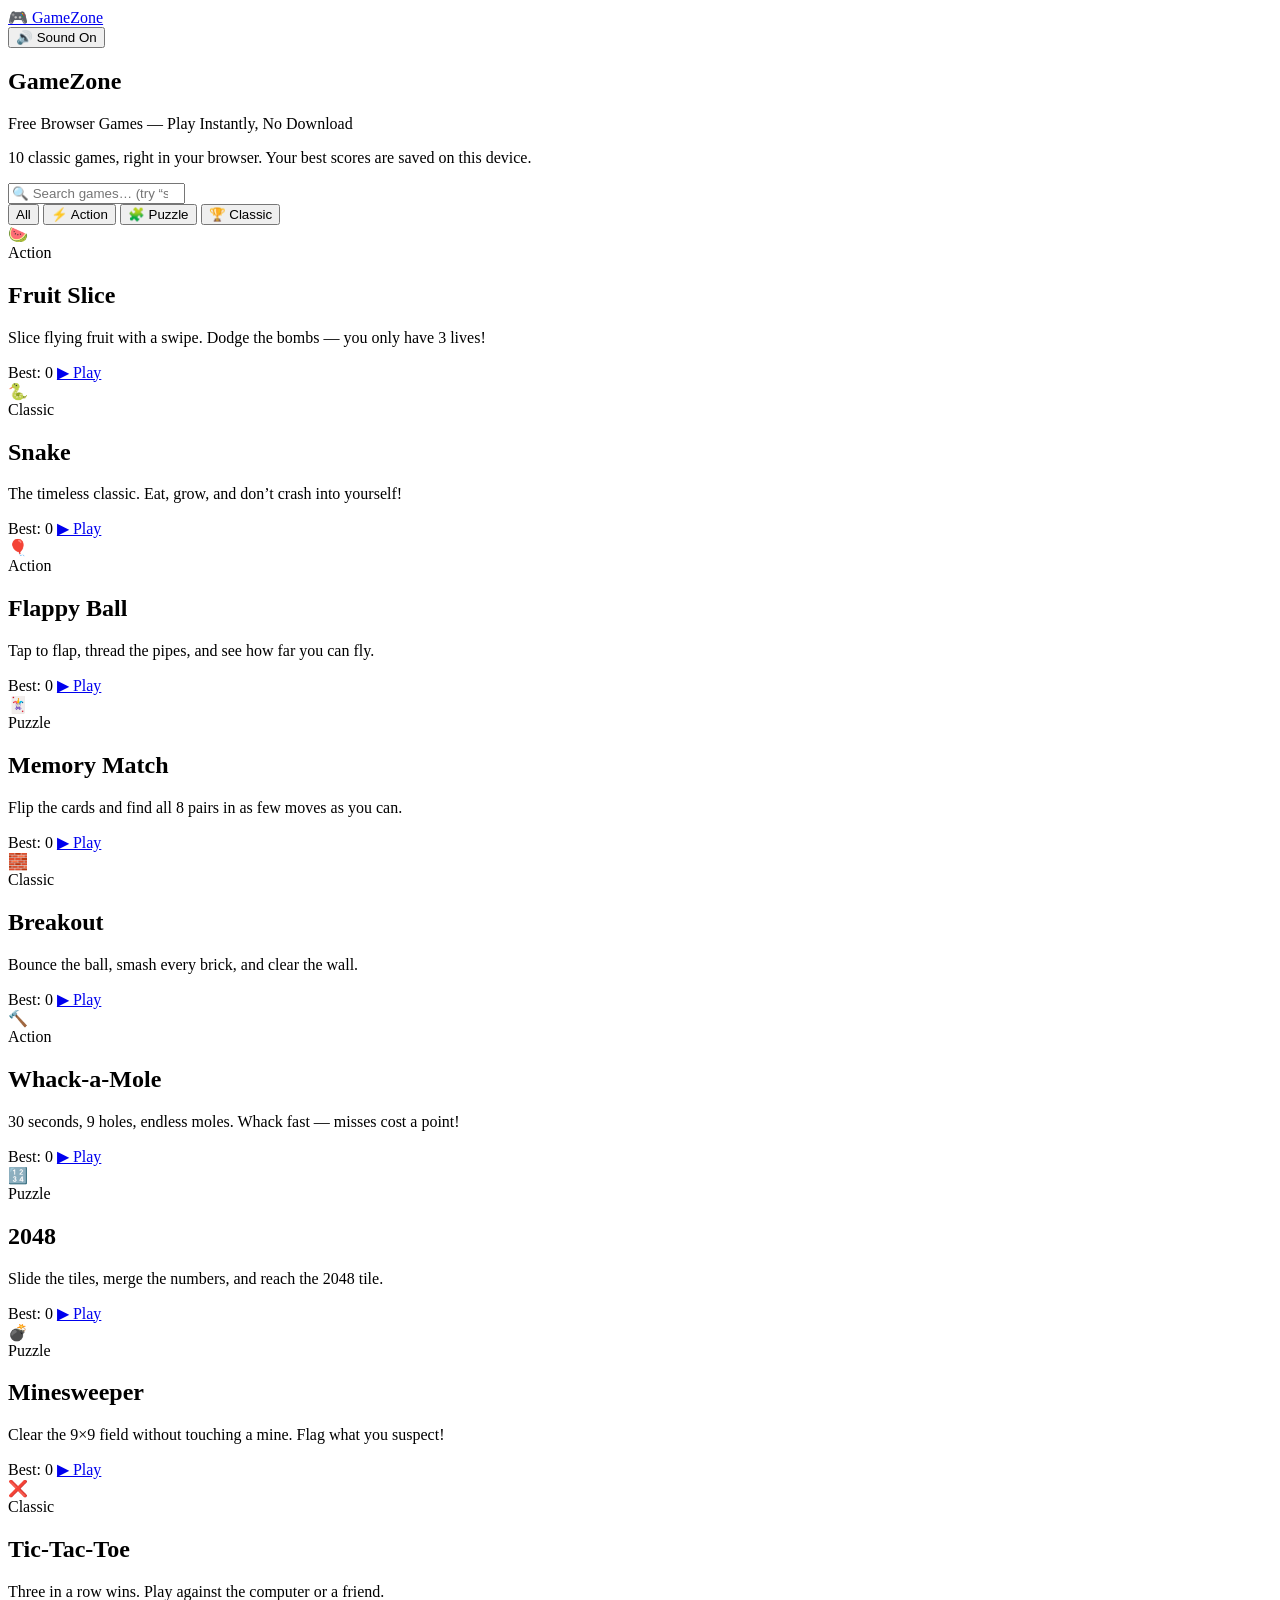
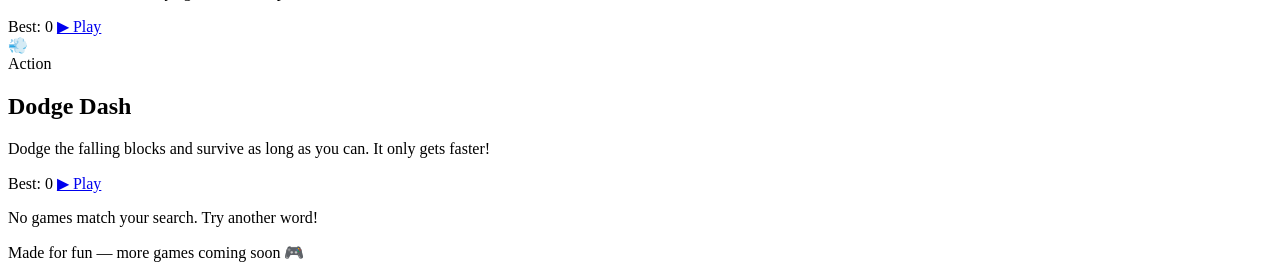
==== index.html @ b050b2da "Add GameZone hub" ====
<!DOCTYPE html>
<html lang="en">
<head>
<meta charset="UTF-8">
<meta name="viewport" content="width=device-width, initial-scale=1.0">
<title>GameZone — Free Browser Games, Play Instantly</title>
<meta name="description" content="GameZone: 10 free browser games you can play instantly — Fruit Slice, Snake, Flappy Ball, Memory Match, Breakout, Whack-a-Mole, 2048, Minesweeper, Tic-Tac-Toe and Dodge Dash. No download, no sign-up.">
<link rel="stylesheet" href="assets/style.css">
</head>
<body>

<header class="site-header">
  <a class="logo" href="index.html">🎮 Game<span>Zone</span></a>
  <div class="header-actions">
    <button class="sound-btn" type="button">🔊 Sound On</button>
  </div>
</header>

<section class="hero">
  <h1>GameZone</h1>
  <p>Free Browser Games — Play Instantly, No Download</p>
  <p class="sub">10 classic games, right in your browser. Your best scores are saved on this device.</p>
</section>

<!-- AdSense ready: ad slot goes here later (no ad code yet) -->

<div class="controls">
  <input id="search" class="search-box" type="search" placeholder="🔍 Search games… (try “snake” or “puzzle”)" aria-label="Search games">
  <div class="chips">
    <button class="chip active" type="button" data-cat="all">All</button>
    <button class="chip" type="button" data-cat="action">⚡ Action</button>
    <button class="chip" type="button" data-cat="puzzle">🧩 Puzzle</button>
    <button class="chip" type="button" data-cat="classic">🏆 Classic</button>
  </div>
</div>

<main class="grid" id="game-grid">

  <article class="card" data-name="Fruit Slice" data-desc="slice flying fruit, avoid bombs" data-cat="action">
    <div class="icon">🍉</div>
    <span class="tag">Action</span>
    <h2>Fruit Slice</h2>
    <p>Slice flying fruit with a swipe. Dodge the bombs — you only have 3 lives!</p>
    <span class="best" data-best="fruit-slice">Best: 0</span>
    <a class="play-btn" href="games/fruit-slice.html">▶ Play</a>
  </article>

  <article class="card" data-name="Snake" data-desc="classic snake eat food grow longer" data-cat="classic">
    <div class="icon">🐍</div>
    <span class="tag">Classic</span>
    <h2>Snake</h2>
    <p>The timeless classic. Eat, grow, and don’t crash into yourself!</p>
    <span class="best" data-best="snake">Best: 0</span>
    <a class="play-btn" href="games/snake.html">▶ Play</a>
  </article>

  <article class="card" data-name="Flappy Ball" data-desc="flap through pipes timing game" data-cat="action">
    <div class="icon">🎈</div>
    <span class="tag">Action</span>
    <h2>Flappy Ball</h2>
    <p>Tap to flap, thread the pipes, and see how far you can fly.</p>
    <span class="best" data-best="flappy">Best: 0</span>
    <a class="play-btn" href="games/flappy.html">▶ Play</a>
  </article>

  <article class="card" data-name="Memory Match" data-desc="flip cards find matching pairs" data-cat="puzzle">
    <div class="icon">🃏</div>
    <span class="tag">Puzzle</span>
    <h2>Memory Match</h2>
    <p>Flip the cards and find all 8 pairs in as few moves as you can.</p>
    <span class="best" data-best="memory" data-best-unit=" moves">Best: 0</span>
    <a class="play-btn" href="games/memory.html">▶ Play</a>
  </article>

  <article class="card" data-name="Breakout" data-desc="paddle ball bricks arcade" data-cat="classic">
    <div class="icon">🧱</div>
    <span class="tag">Classic</span>
    <h2>Breakout</h2>
    <p>Bounce the ball, smash every brick, and clear the wall.</p>
    <span class="best" data-best="breakout">Best: 0</span>
    <a class="play-btn" href="games/breakout.html">▶ Play</a>
  </article>

  <article class="card" data-name="Whack-a-Mole" data-desc="fast reflexes hit the moles" data-cat="action">
    <div class="icon">🔨</div>
    <span class="tag">Action</span>
    <h2>Whack-a-Mole</h2>
    <p>30 seconds, 9 holes, endless moles. Whack fast — misses cost a point!</p>
    <span class="best" data-best="whack">Best: 0</span>
    <a class="play-btn" href="games/whack.html">▶ Play</a>
  </article>

  <article class="card" data-name="2048" data-desc="slide tiles merge numbers puzzle" data-cat="puzzle">
    <div class="icon">🔢</div>
    <span class="tag">Puzzle</span>
    <h2>2048</h2>
    <p>Slide the tiles, merge the numbers, and reach the 2048 tile.</p>
    <span class="best" data-best="2048">Best: 0</span>
    <a class="play-btn" href="games/2048.html">▶ Play</a>
  </article>

  <article class="card" data-name="Minesweeper" data-desc="find mines logic puzzle flags" data-cat="puzzle">
    <div class="icon">💣</div>
    <span class="tag">Puzzle</span>
    <h2>Minesweeper</h2>
    <p>Clear the 9×9 field without touching a mine. Flag what you suspect!</p>
    <span class="best" data-best="minesweeper" data-best-unit="s">Best: 0</span>
    <a class="play-btn" href="games/minesweeper.html">▶ Play</a>
  </article>

  <article class="card" data-name="Tic-Tac-Toe" data-desc="noughts crosses vs computer friend" data-cat="classic">
    <div class="icon">❌</div>
    <span class="tag">Classic</span>
    <h2>Tic-Tac-Toe</h2>
    <p>Three in a row wins. Play against the computer or a friend.</p>
    <span class="best" data-best="tictactoe">Best: 0</span>
    <a class="play-btn" href="games/tictactoe.html">▶ Play</a>
  </article>

  <article class="card" data-name="Dodge Dash" data-desc="dodge falling obstacles endless" data-cat="action">
    <div class="icon">💨</div>
    <span class="tag">Action</span>
    <h2>Dodge Dash</h2>
    <p>Dodge the falling blocks and survive as long as you can. It only gets faster!</p>
    <span class="best" data-best="dodge">Best: 0</span>
    <a class="play-btn" href="games/dodge.html">▶ Play</a>
  </article>

</main>

<p class="no-results" id="no-results">No games match your search. Try another word!</p>

<footer class="site-footer">
  Made for fun — more games coming soon 🎮
</footer>

<script src="assets/shell.js"></script>
</body>
</html>
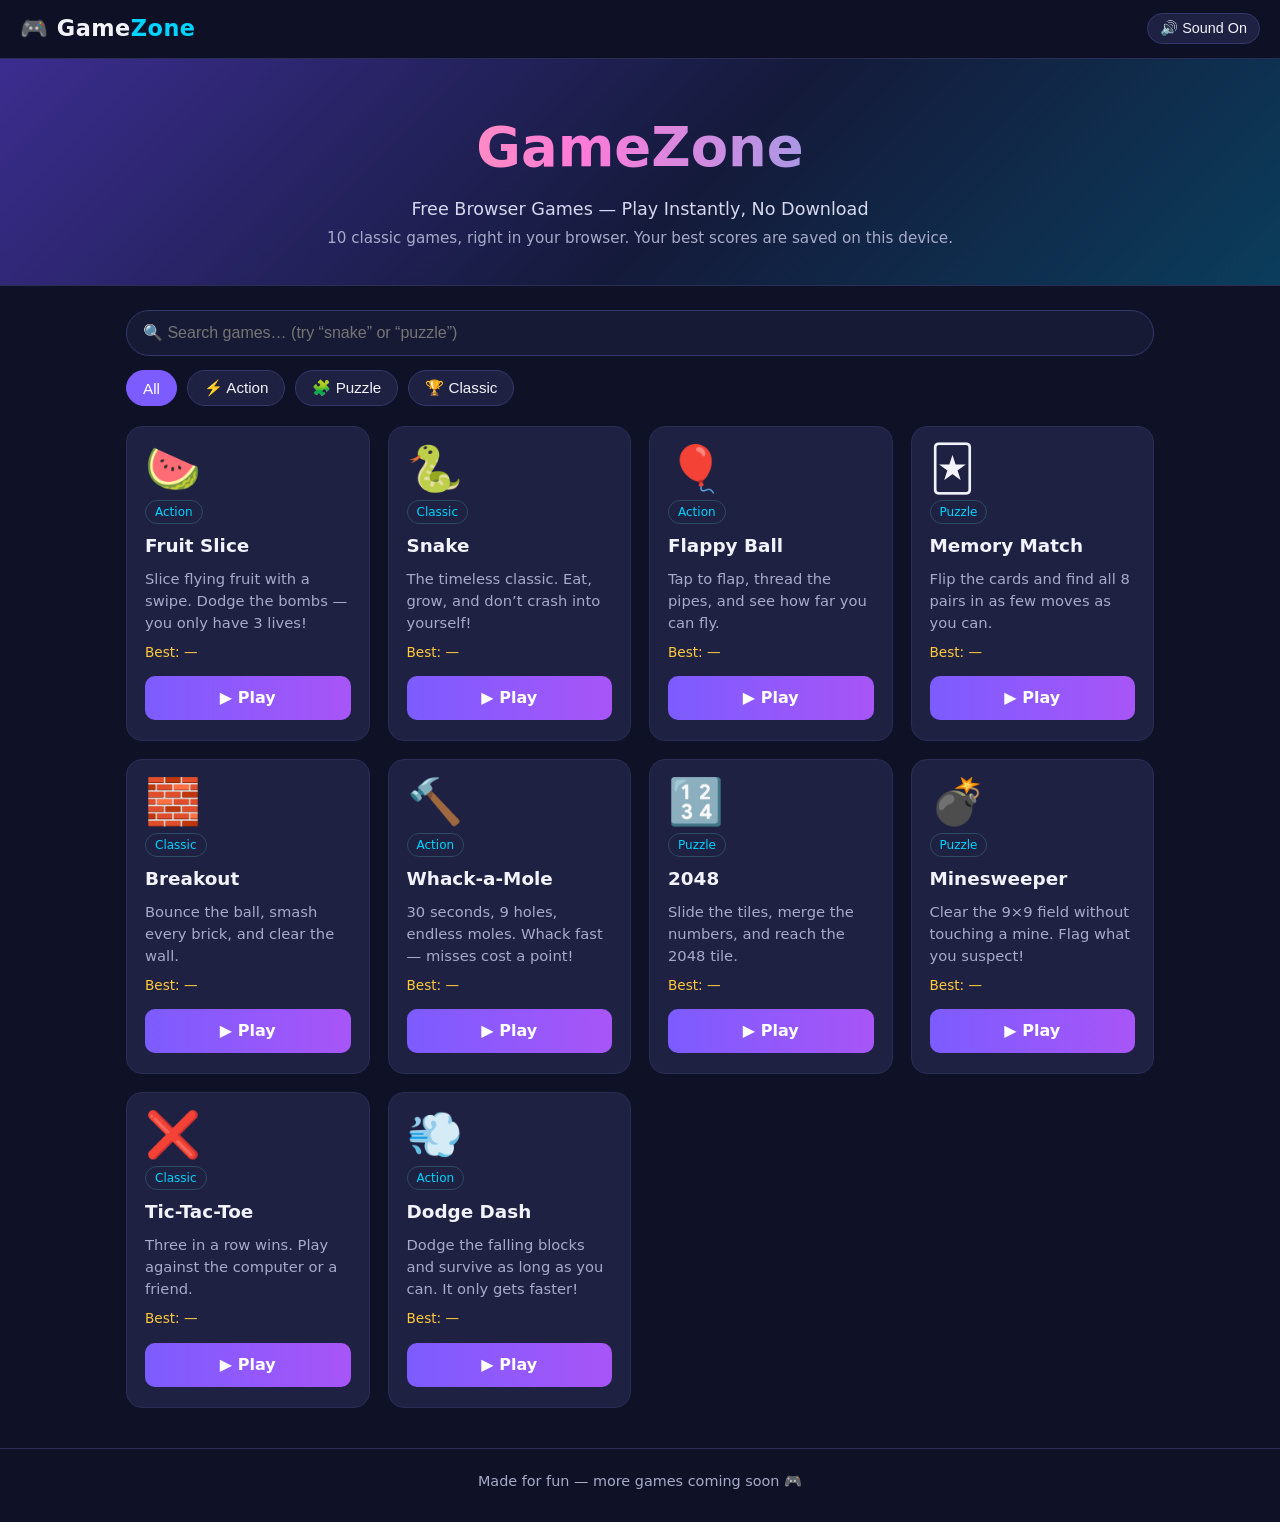
==== commit d0cb0230: "Add Open Graph tags for search and sharing Added Open Graph meta tags for better social sharing." ====
--- a/index.html
+++ b/index.html
@@ -5,6 +5,10 @@
 <meta name="viewport" content="width=device-width, initial-scale=1.0">
 <title>GameZone — Free Browser Games, Play Instantly</title>
 <meta name="description" content="GameZone: 10 free browser games you can play instantly — Fruit Slice, Snake, Flappy Ball, Memory Match, Breakout, Whack-a-Mole, 2048, Minesweeper, Tic-Tac-Toe and Dodge Dash. No download, no sign-up.">
+  <meta property="og:title" content="GameZone — Free Browser Games, Play Instantly">
+  <meta property="og:description" content="10 free browser games you can play instantly — Fruit Slice, Snake, Flappy Ball, Memory Match, Breakout, Whack-a-Mole, 2048, Minesweeper, Tic-Tac-Toe and Dodge Dash. No download, no sign-up.">
+  <meta property="og:type" content="website">
+  <meta property="og:url" content="https://game-arcade-omega.vercel.app/">
 <link rel="stylesheet" href="assets/style.css">
 </head>
 <body>
--- a/assets/style.css
+++ b/assets/style.css
@@ -0,0 +1,230 @@
+/* GameZone — shared stylesheet (dark theme, mobile responsive) */
+:root {
+  --bg: #0f1226;
+  --bg2: #171a35;
+  --card: #1e2142;
+  --card-hover: #262a52;
+  --text: #f2f3fa;
+  --muted: #a7abc9;
+  --accent: #7c5cff;
+  --accent2: #00d4ff;
+  --gold: #ffc93c;
+  --danger: #ff5c7a;
+  --green: #3ddc84;
+  --radius: 16px;
+}
+* { box-sizing: border-box; margin: 0; padding: 0; }
+body {
+  font-family: "Segoe UI", system-ui, -apple-system, Arial, sans-serif;
+  background: var(--bg);
+  color: var(--text);
+  min-height: 100vh;
+  line-height: 1.5;
+}
+a { color: var(--accent2); text-decoration: none; }
+a:hover { text-decoration: underline; }
+
+/* ---------- Sticky header ---------- */
+.site-header {
+  position: sticky; top: 0; z-index: 50;
+  display: flex; align-items: center; justify-content: space-between;
+  padding: 12px 20px;
+  background: rgba(15, 18, 38, 0.92);
+  backdrop-filter: blur(6px);
+  border-bottom: 1px solid #2a2e55;
+}
+.logo { font-size: 1.4rem; font-weight: 800; letter-spacing: 0.5px; color: var(--text); }
+.logo span { color: var(--accent2); }
+.logo:hover { text-decoration: none; }
+.header-actions { display: flex; gap: 10px; align-items: center; }
+.sound-btn {
+  background: var(--card); color: var(--text);
+  border: 1px solid #34386b; border-radius: 999px;
+  padding: 6px 12px; font-size: 0.9rem; cursor: pointer;
+}
+.sound-btn:hover { background: var(--card-hover); }
+.home-link { font-size: 0.95rem; }
+
+/* ---------- Hero ---------- */
+.hero {
+  text-align: center;
+  padding: 48px 20px 36px;
+  background: linear-gradient(135deg, #3b2d8f 0%, #141a3a 55%, #0b3d5c 100%);
+  border-bottom: 1px solid #2a2e55;
+}
+.hero h1 {
+  font-size: clamp(2.2rem, 6vw, 3.4rem);
+  font-weight: 900;
+  background: linear-gradient(90deg, #ffd76a, #ff7ad9 45%, #00d4ff);
+  -webkit-background-clip: text; background-clip: text; color: transparent;
+}
+.hero p { color: #d6d8ef; margin-top: 8px; font-size: 1.1rem; }
+.hero .sub { color: var(--muted); font-size: 0.95rem; margin-top: 4px; }
+
+/* ---------- Search + chips ---------- */
+.controls { max-width: 1060px; margin: 24px auto 0; padding: 0 16px; }
+.search-box {
+  width: 100%; padding: 13px 16px; font-size: 1rem;
+  border-radius: 999px; border: 1px solid #34386b;
+  background: var(--bg2); color: var(--text); outline: none;
+}
+.search-box:focus { border-color: var(--accent2); }
+.chips { display: flex; gap: 10px; flex-wrap: wrap; margin-top: 14px; }
+.chip {
+  border: 1px solid #34386b; background: var(--card); color: var(--text);
+  padding: 8px 16px; border-radius: 999px; cursor: pointer; font-size: 0.95rem;
+}
+.chip:hover { background: var(--card-hover); }
+.chip.active { background: var(--accent); border-color: var(--accent); color: #fff; }
+.no-results { text-align: center; color: var(--muted); padding: 30px 0; display: none; }
+
+/* ---------- Game grid / cards ---------- */
+.grid {
+  max-width: 1060px; margin: 20px auto 40px; padding: 0 16px;
+  display: grid; grid-template-columns: repeat(auto-fill, minmax(220px, 1fr)); gap: 18px;
+}
+.card {
+  background: var(--card); border: 1px solid #2a2e55; border-radius: var(--radius);
+  padding: 20px 18px; display: flex; flex-direction: column; gap: 8px;
+  transition: transform 0.15s ease, background 0.15s ease;
+}
+.card:hover { transform: translateY(-4px); background: var(--card-hover); }
+.card .icon { font-size: 2.8rem; line-height: 1; }
+.card h2 { font-size: 1.15rem; }
+.card p { color: var(--muted); font-size: 0.92rem; flex: 1; }
+.card .best { font-size: 0.85rem; color: var(--gold); }
+.card .tag {
+  display: inline-block; font-size: 0.75rem; color: var(--accent2);
+  border: 1px solid #2c4a66; border-radius: 999px; padding: 2px 9px; width: fit-content;
+}
+.play-btn {
+  display: inline-block; text-align: center; margin-top: 6px;
+  background: linear-gradient(90deg, var(--accent), #a855f7);
+  color: #fff; font-weight: 700; padding: 10px 14px; border-radius: 10px;
+}
+.play-btn:hover { text-decoration: none; filter: brightness(1.12); }
+
+/* ---------- Footer ---------- */
+.site-footer {
+  text-align: center; color: var(--muted); font-size: 0.9rem;
+  padding: 22px 16px 30px; border-top: 1px solid #2a2e55;
+}
+
+/* ---------- Game pages ---------- */
+.game-page { max-width: 760px; margin: 0 auto; padding: 18px 16px 40px; }
+.game-page h1 { font-size: 1.7rem; margin: 10px 0 4px; }
+.game-page .tagline { color: var(--muted); margin-bottom: 14px; }
+.hud {
+  display: flex; gap: 12px; align-items: center; flex-wrap: wrap;
+  background: var(--bg2); border: 1px solid #2a2e55; border-radius: 12px;
+  padding: 10px 14px; margin-bottom: 14px; font-size: 1rem;
+}
+.hud .spacer { flex: 1; }
+.btn {
+  background: var(--accent); color: #fff; border: none; border-radius: 10px;
+  padding: 9px 16px; font-size: 0.95rem; font-weight: 700; cursor: pointer;
+}
+.btn:hover { filter: brightness(1.12); }
+.btn.secondary { background: var(--card); border: 1px solid #34386b; color: var(--text); }
+.btn.big { font-size: 1.1rem; padding: 12px 26px; }
+.back-link { font-size: 0.95rem; }
+.game-area {
+  position: relative; background: var(--bg2);
+  border: 1px solid #2a2e55; border-radius: var(--radius);
+  padding: 12px; text-align: center;
+}
+.game-area canvas { max-width: 100%; height: auto; border-radius: 10px; background: #0b0e22; touch-action: none; display: block; margin: 0 auto; }
+.overlay {
+  position: absolute; inset: 0; z-index: 5;
+  display: flex; flex-direction: column; align-items: center; justify-content: center; gap: 12px;
+  background: rgba(11, 14, 34, 0.88); border-radius: var(--radius); padding: 20px; text-align: center;
+}
+.overlay h2 { font-size: 1.5rem; }
+.overlay p { color: var(--muted); max-width: 420px; }
+.overlay .score-line { color: var(--gold); font-size: 1.1rem; font-weight: 700; }
+.hidden { display: none !important; }
+
+/* D-pad for Snake / mobile controls */
+.dpad { display: grid; grid-template-columns: repeat(3, 52px); gap: 6px; justify-content: center; margin: 14px auto 0; }
+.dpad button {
+  width: 52px; height: 52px; font-size: 1.3rem; border-radius: 10px;
+  background: var(--card); color: var(--text); border: 1px solid #34386b; cursor: pointer;
+}
+.dpad button:active { background: var(--accent); }
+.dpad .empty { visibility: hidden; }
+
+/* Memory Match */
+.memory-grid {
+  display: grid; grid-template-columns: repeat(4, 1fr); gap: 10px; max-width: 480px; margin: 0 auto;
+}
+.mem-card {
+  aspect-ratio: 1; font-size: 2rem; border-radius: 12px; cursor: pointer;
+  background: var(--accent); color: #fff; border: none;
+  display: flex; align-items: center; justify-content: center;
+  transition: transform 0.15s ease;
+}
+.mem-card:hover { transform: scale(1.04); }
+.mem-card.flipped { background: var(--card); border: 1px solid #34386b; }
+.mem-card.matched { background: #123c2a; border-color: var(--green); cursor: default; }
+
+/* Minesweeper / 2048 / Tic-Tac-Toe boards */
+.ms-grid {
+  display: grid; grid-template-columns: repeat(9, 1fr); gap: 3px; max-width: 420px; margin: 0 auto;
+}
+.ms-cell {
+  aspect-ratio: 1; font-size: 1rem; font-weight: 700; border-radius: 4px;
+  background: #2b3060; color: var(--text); border: none; cursor: pointer; padding: 0;
+}
+.ms-cell:hover { background: #363c75; }
+.ms-cell.open { background: #141834; cursor: default; }
+.ms-cell.flagged { background: #3a2b12; }
+.ttt-grid {
+  display: grid; grid-template-columns: repeat(3, 1fr); gap: 8px; max-width: 320px; margin: 0 auto;
+}
+.ttt-cell {
+  aspect-ratio: 1; font-size: 2.6rem; font-weight: 800; border-radius: 12px;
+  background: var(--card); color: var(--text); border: 1px solid #34386b; cursor: pointer;
+}
+.ttt-cell:hover { background: var(--card-hover); }
+.t2048-grid {
+  display: grid; grid-template-columns: repeat(4, 1fr); gap: 8px; max-width: 420px; margin: 0 auto;
+  touch-action: none;
+}
+.t2048-cell {
+  aspect-ratio: 1; display: flex; align-items: center; justify-content: center;
+  font-size: 1.5rem; font-weight: 800; border-radius: 10px; background: #232744; color: var(--text);
+}
+.t2048-cell.t2 { background: #3b3f6e; }
+.t2048-cell.t4 { background: #4a4f8f; }
+.t2048-cell.t8 { background: #b45309; color: #fff; }
+.t2048-cell.t16 { background: #c2410c; color: #fff; }
+.t2048-cell.t32 { background: #dc2626; color: #fff; }
+.t2048-cell.t64 { background: #b91c1c; color: #fff; }
+.t2048-cell.t128 { background: #ca8a04; color: #fff; }
+.t2048-cell.t256 { background: #a16207; color: #fff; }
+.t2048-cell.t512 { background: #65a30d; color: #fff; }
+.t2048-cell.t1024 { background: #16a34a; color: #fff; }
+.t2048-cell.t2048 { background: #eab308; color: #111; }
+
+/* Whack-a-Mole */
+.whack-grid {
+  display: grid; grid-template-columns: repeat(3, 1fr); gap: 10px; max-width: 420px; margin: 0 auto;
+}
+.hole {
+  aspect-ratio: 1; border-radius: 50%; background: #141834;
+  border: 2px solid #2a2e55; font-size: 2.2rem; cursor: pointer;
+  display: flex; align-items: center; justify-content: center;
+}
+.hole.up { background: #2c4a2a; border-color: var(--green); }
+
+/* Mode toggle (Tic-Tac-Toe) */
+.mode-row { display: flex; gap: 10px; justify-content: center; margin-bottom: 12px; flex-wrap: wrap; }
+.mode-row .chip.active { background: var(--green); border-color: var(--green); }
+
+@media (max-width: 560px) {
+  .hero { padding: 34px 16px 26px; }
+  .grid { grid-template-columns: 1fr; }
+  .game-page h1 { font-size: 1.4rem; }
+  .mem-card { font-size: 1.6rem; }
+  .ttt-cell { font-size: 2rem; }
+}
